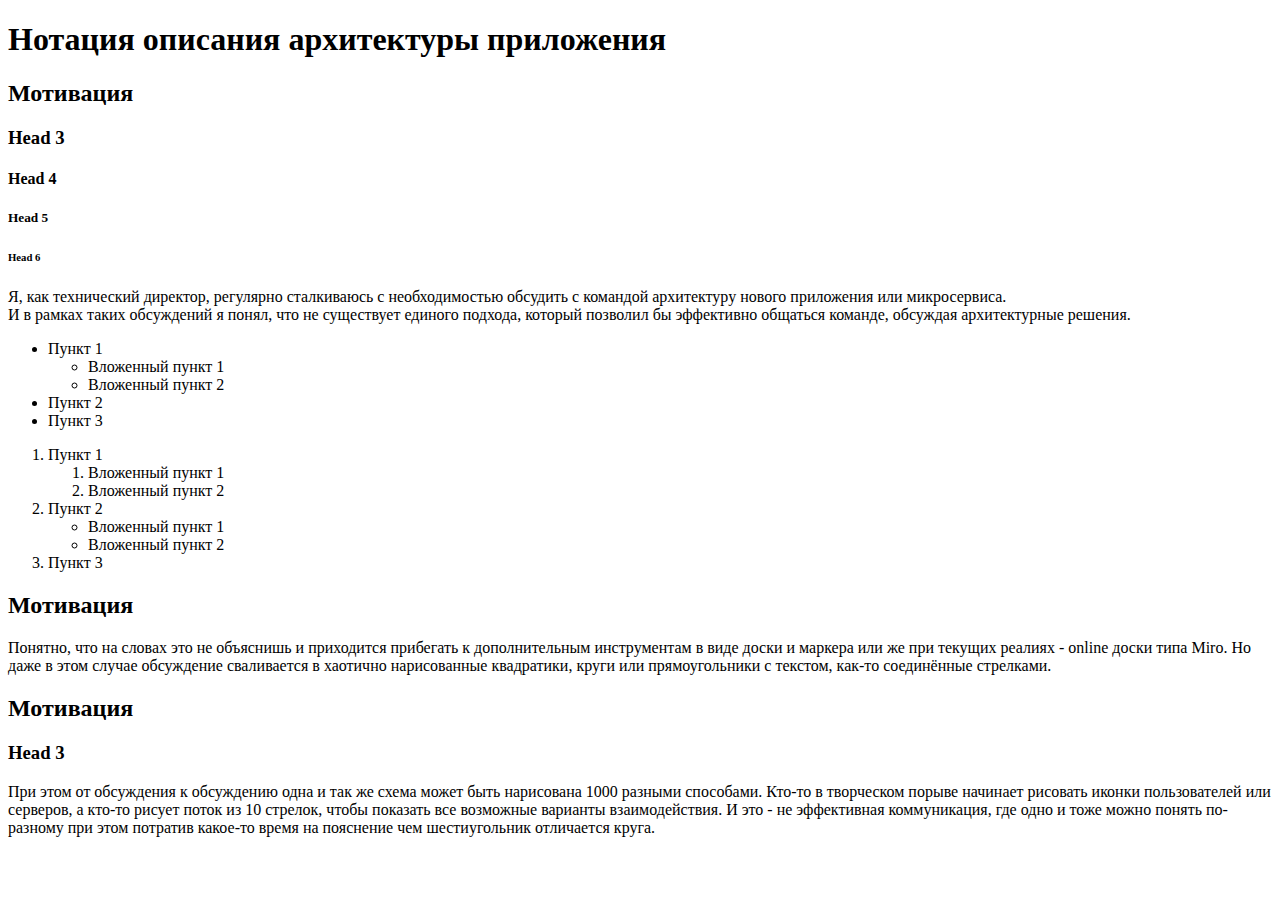
==== index.html @ a250ccda "Списки" ====
<!DOCTYPE html>
<html lang="en">
  <head>
    <meta charset="UTF-8" />
    <meta http-equiv="X-UA-Compatible" content="IE=edge" />
    <meta name="viewport" content="width=device-width, initial-scale=1.0" />
    <title>Мой документ</title>
  </head>
  <body>
    <h1>Нотация описания архитектуры приложения</h1>
    <h2>Мотивация</h2>
    <h3>Head 3</h3>
    <h4>Head 4</h4>
    <h5>Head 5</h5>
    <h6>Head 6</h6>
    <p>
      Я, как технический директор, регулярно сталкиваюсь с необходимостью
      обсудить с командой архитектуру нового приложения или микросервиса.<br />
      И в рамках таких обсуждений я понял, что не существует единого подхода,
      который позволил бы эффективно общаться команде, обсуждая архитектурные
      решения.
    </p>
    <ul>
      <li>
        Пункт 1
        <ul>
          <li>Вложенный пункт 1</li>
          <li>Вложенный пункт 2</li>
        </ul>
      </li>
      <li>Пункт 2</li>
      <li>Пункт 3</li>
    </ul>
    <ol>
      <li>
        Пункт 1
        <ol>
          <li>Вложенный пункт 1</li>
          <li>Вложенный пункт 2</li>
        </ol>
      </li>
      <li>
        Пункт 2
        <ul>
          <li>Вложенный пункт 1</li>
          <li>Вложенный пункт 2</li>
        </ul>
      </li>
      <li>Пункт 3</li>
    </ol>
    <h2>Мотивация</h2>

    <p>
      Понятно, что на словах это не объяснишь и приходится прибегать к
      дополнительным инструментам в виде доски и маркера или же при текущих
      реалиях - online доски типа Miro. Но даже в этом случае обсуждение
      сваливается в хаотично нарисованные квадратики, круги или прямоугольники с
      текстом, как-то соединённые стрелками.
    </p>
    <h2>Мотивация</h2>
    <h3>Head 3</h3>
    <p>
      При этом от обсуждения к обсуждению одна и так же схема может быть
      нарисована 1000 разными способами. Кто-то в творческом порыве начинает
      рисовать иконки пользователей или серверов, а кто-то рисует поток из 10
      стрелок, чтобы показать все возможные варианты взаимодействия. И это - не
      эффективная коммуникация, где одно и тоже можно понять по-разному при этом
      потратив какое-то время на пояснение чем шестиугольник отличается круга.
    </p>
  </body>
</html>
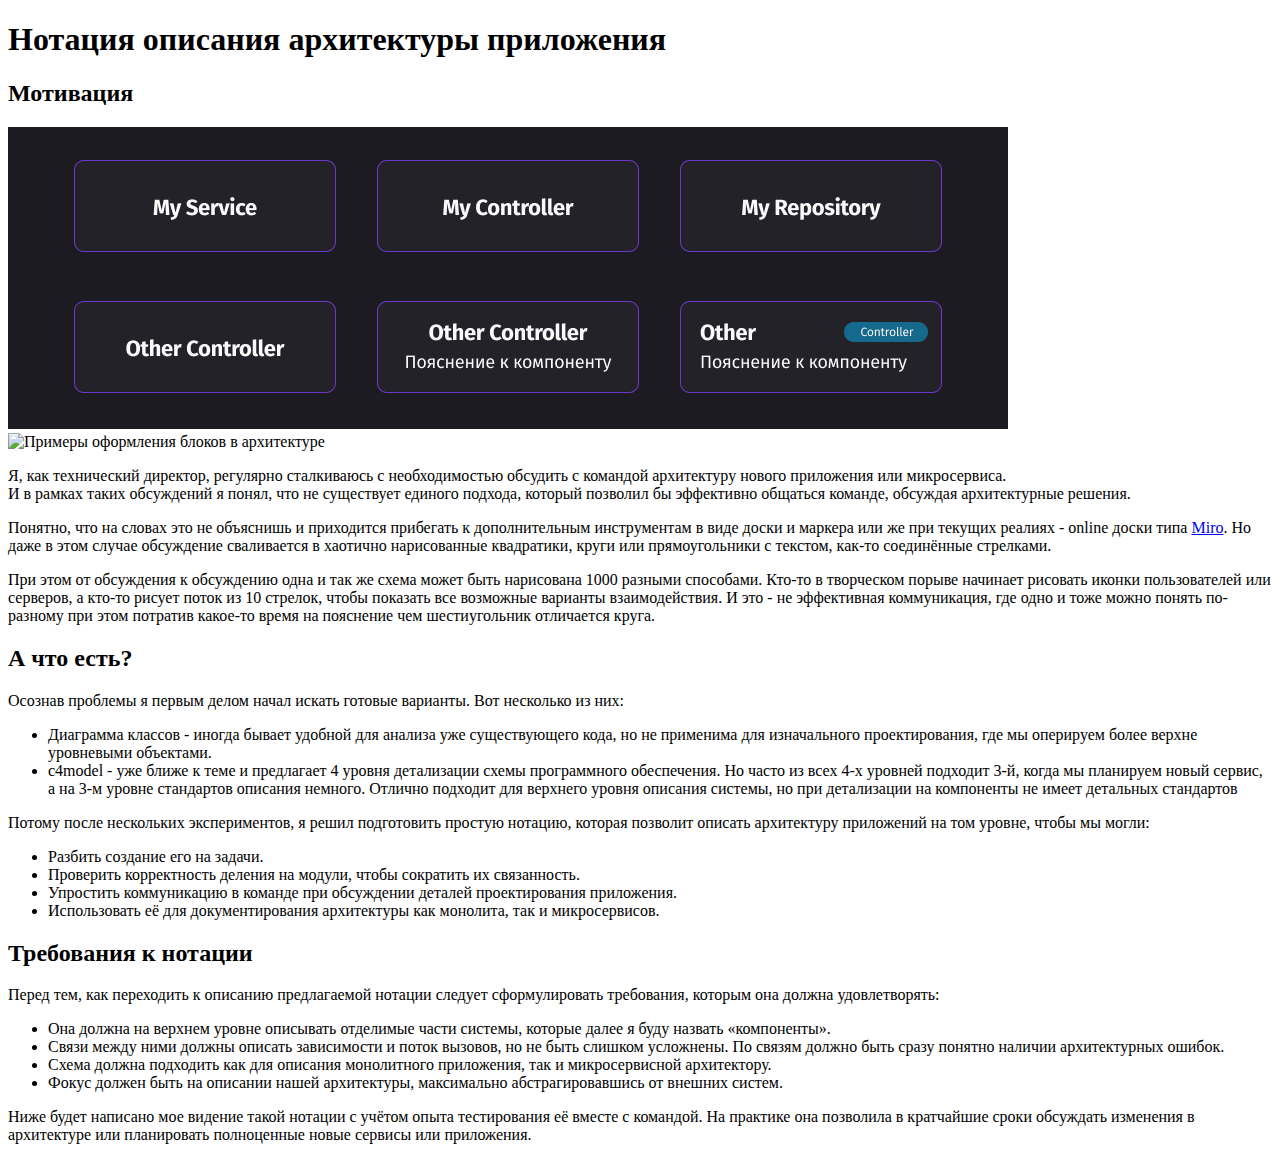
==== commit bef9a118: "Изображения" ====
--- a/index.html
+++ b/index.html
@@ -9,10 +9,14 @@
   <body>
     <h1>Нотация описания архитектуры приложения</h1>
     <h2>Мотивация</h2>
-    <h3>Head 3</h3>
-    <h4>Head 4</h4>
-    <h5>Head 5</h5>
-    <h6>Head 6</h6>
+    <img
+      src="./images/image1.jpg"
+      alt="Примеры оформления блоков в архитектуре"
+    />
+    <img
+      src="http://cdn-bucket.hb.bizmrg.com/purple-images/posts/ps-architecture-notation/image1.jpg"
+      alt="Примеры оформления блоков в архитектуре"
+    />
     <p>
       Я, как технический директор, регулярно сталкиваюсь с необходимостью
       обсудить с командой архитектуру нового приложения или микросервиса.<br />
@@ -20,45 +24,14 @@
       который позволил бы эффективно общаться команде, обсуждая архитектурные
       решения.
     </p>
-    <ul>
-      <li>
-        Пункт 1
-        <ul>
-          <li>Вложенный пункт 1</li>
-          <li>Вложенный пункт 2</li>
-        </ul>
-      </li>
-      <li>Пункт 2</li>
-      <li>Пункт 3</li>
-    </ul>
-    <ol>
-      <li>
-        Пункт 1
-        <ol>
-          <li>Вложенный пункт 1</li>
-          <li>Вложенный пункт 2</li>
-        </ol>
-      </li>
-      <li>
-        Пункт 2
-        <ul>
-          <li>Вложенный пункт 1</li>
-          <li>Вложенный пункт 2</li>
-        </ul>
-      </li>
-      <li>Пункт 3</li>
-    </ol>
-    <h2>Мотивация</h2>
-
     <p>
       Понятно, что на словах это не объяснишь и приходится прибегать к
       дополнительным инструментам в виде доски и маркера или же при текущих
-      реалиях - online доски типа Miro. Но даже в этом случае обсуждение
-      сваливается в хаотично нарисованные квадратики, круги или прямоугольники с
-      текстом, как-то соединённые стрелками.
+      реалиях - online доски типа
+      <a href="https://miro.com/ru/" target="_blank">Miro</a>. Но даже в этом
+      случае обсуждение сваливается в хаотично нарисованные квадратики, круги
+      или прямоугольники с текстом, как-то соединённые стрелками.
     </p>
-    <h2>Мотивация</h2>
-    <h3>Head 3</h3>
     <p>
       При этом от обсуждения к обсуждению одна и так же схема может быть
       нарисована 1000 разными способами. Кто-то в творческом порыве начинает
@@ -67,5 +40,74 @@
       эффективная коммуникация, где одно и тоже можно понять по-разному при этом
       потратив какое-то время на пояснение чем шестиугольник отличается круга.
     </p>
+    <h2>А что есть?</h2>
+    <p>
+      Осознав проблемы я первым делом начал искать готовые варианты. Вот
+      несколько из них:
+    </p>
+    <ul>
+      <li>
+        Диаграмма классов - иногда бывает удобной для анализа уже существующего
+        кода, но не применима для изначального проектирования, где мы оперируем
+        более верхне уровневыми объектами.
+      </li>
+      <li>
+        c4model - уже ближе к теме и предлагает 4 уровня детализации схемы
+        программного обеспечения. Но часто из всех 4-х уровней подходит 3-й,
+        когда мы планируем новый сервис, а на 3-м уровне стандартов описания
+        немного. Отлично подходит для верхнего уровня описания системы, но при
+        детализации на компоненты не имеет детальных стандартов
+      </li>
+    </ul>
+    <p>
+      Потому после нескольких экспериментов, я решил подготовить простую
+      нотацию, которая позволит описать архитектуру приложений на том уровне,
+      чтобы мы могли:
+    </p>
+    <ul>
+      <li>Разбить создание его на задачи.</li>
+      <li>
+        Проверить корректность деления на модули, чтобы сократить их
+        связанность.
+      </li>
+      <li>
+        Упростить коммуникацию в команде при обсуждении деталей проектирования
+        приложения.
+      </li>
+      <li>
+        Использовать её для документирования архитектуры как монолита, так и
+        микросервисов.
+      </li>
+    </ul>
+    <h2>Требования к нотации</h2>
+    <p>
+      Перед тем, как переходить к описанию предлагаемой нотации следует
+      сформулировать требования, которым она должна удовлетворять:
+    </p>
+    <ul>
+      <li>
+        Она должна на верхнем уровне описывать отделимые части системы, которые
+        далее я буду назвать «компоненты».
+      </li>
+      <li>
+        Связи между ними должны описать зависимости и поток вызовов, но не быть
+        слишком усложнены. По связям должно быть сразу понятно наличии
+        архитектурных ошибок.
+      </li>
+      <li>
+        Схема должна подходить как для описания монолитного приложения, так и
+        микросервисной архитектору.
+      </li>
+      <li>
+        Фокус должен быть на описании нашей архитектуры, максимально
+        абстрагировавшись от внешних систем.
+      </li>
+    </ul>
+    <p>
+      Ниже будет написано мое видение такой нотации с учётом опыта тестирования
+      её вместе с командой. На практике она позволила в кратчайшие сроки
+      обсуждать изменения в архитектуре или планировать полноценные новые
+      сервисы или приложения.
+    </p>
   </body>
 </html>
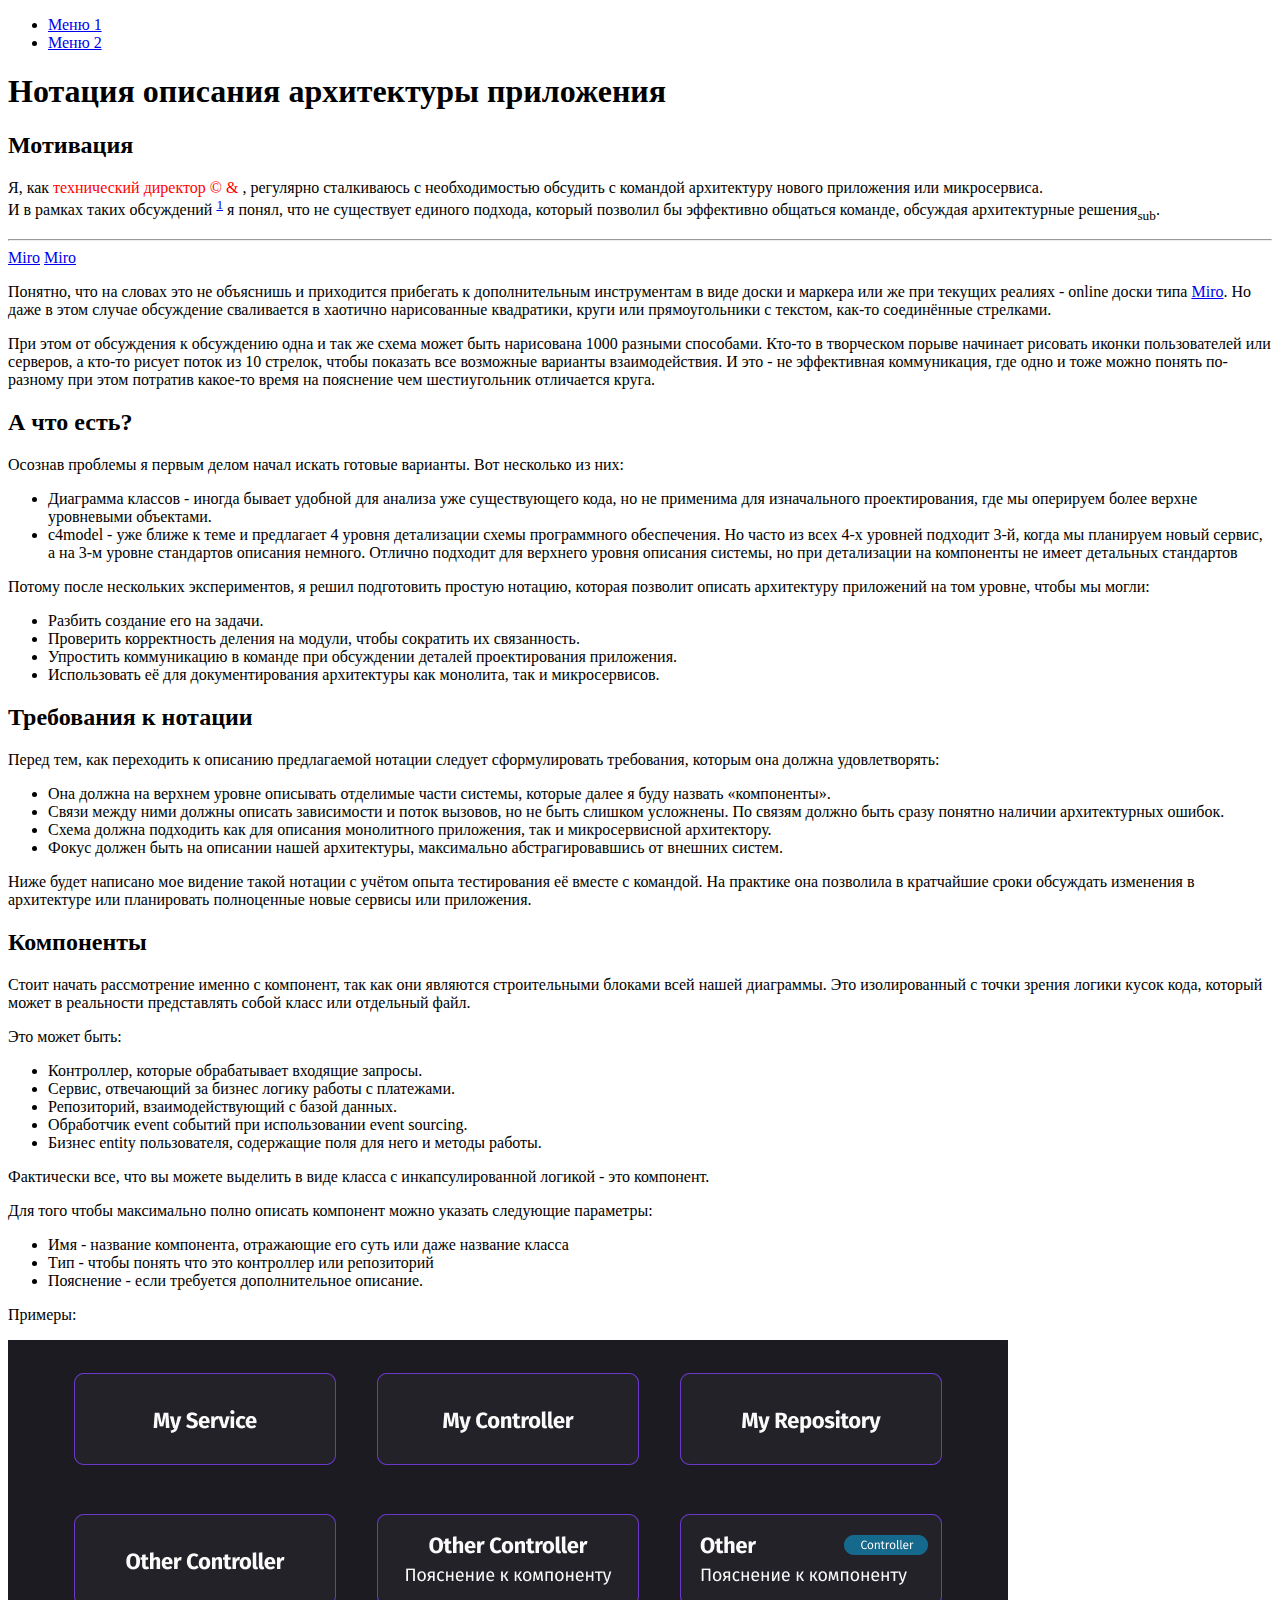
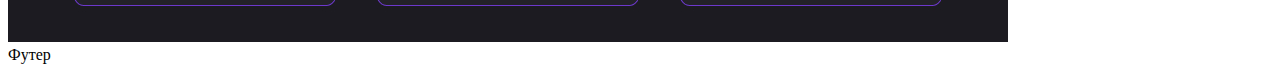
==== commit e4a63b79: "Семантическая разметка" ====
--- a/index.html
+++ b/index.html
@@ -7,107 +7,156 @@
     <title>Мой документ</title>
   </head>
   <body>
-    <h1>Нотация описания архитектуры приложения</h1>
-    <h2>Мотивация</h2>
-    <img
-      src="./images/image1.jpg"
-      alt="Примеры оформления блоков в архитектуре"
-    />
-    <img
-      src="http://cdn-bucket.hb.bizmrg.com/purple-images/posts/ps-architecture-notation/image1.jpg"
-      alt="Примеры оформления блоков в архитектуре"
-    />
-    <p>
-      Я, как технический директор, регулярно сталкиваюсь с необходимостью
-      обсудить с командой архитектуру нового приложения или микросервиса.<br />
-      И в рамках таких обсуждений я понял, что не существует единого подхода,
-      который позволил бы эффективно общаться команде, обсуждая архитектурные
-      решения.
-    </p>
-    <p>
-      Понятно, что на словах это не объяснишь и приходится прибегать к
-      дополнительным инструментам в виде доски и маркера или же при текущих
-      реалиях - online доски типа
-      <a href="https://miro.com/ru/" target="_blank">Miro</a>. Но даже в этом
-      случае обсуждение сваливается в хаотично нарисованные квадратики, круги
-      или прямоугольники с текстом, как-то соединённые стрелками.
-    </p>
-    <p>
-      При этом от обсуждения к обсуждению одна и так же схема может быть
-      нарисована 1000 разными способами. Кто-то в творческом порыве начинает
-      рисовать иконки пользователей или серверов, а кто-то рисует поток из 10
-      стрелок, чтобы показать все возможные варианты взаимодействия. И это - не
-      эффективная коммуникация, где одно и тоже можно понять по-разному при этом
-      потратив какое-то время на пояснение чем шестиугольник отличается круга.
-    </p>
-    <h2>А что есть?</h2>
-    <p>
-      Осознав проблемы я первым делом начал искать готовые варианты. Вот
-      несколько из них:
-    </p>
-    <ul>
-      <li>
-        Диаграмма классов - иногда бывает удобной для анализа уже существующего
-        кода, но не применима для изначального проектирования, где мы оперируем
-        более верхне уровневыми объектами.
-      </li>
-      <li>
-        c4model - уже ближе к теме и предлагает 4 уровня детализации схемы
-        программного обеспечения. Но часто из всех 4-х уровней подходит 3-й,
-        когда мы планируем новый сервис, а на 3-м уровне стандартов описания
-        немного. Отлично подходит для верхнего уровня описания системы, но при
-        детализации на компоненты не имеет детальных стандартов
-      </li>
-    </ul>
-    <p>
-      Потому после нескольких экспериментов, я решил подготовить простую
-      нотацию, которая позволит описать архитектуру приложений на том уровне,
-      чтобы мы могли:
-    </p>
-    <ul>
-      <li>Разбить создание его на задачи.</li>
-      <li>
-        Проверить корректность деления на модули, чтобы сократить их
-        связанность.
-      </li>
-      <li>
-        Упростить коммуникацию в команде при обсуждении деталей проектирования
-        приложения.
-      </li>
-      <li>
-        Использовать её для документирования архитектуры как монолита, так и
-        микросервисов.
-      </li>
-    </ul>
-    <h2>Требования к нотации</h2>
-    <p>
-      Перед тем, как переходить к описанию предлагаемой нотации следует
-      сформулировать требования, которым она должна удовлетворять:
-    </p>
-    <ul>
-      <li>
-        Она должна на верхнем уровне описывать отделимые части системы, которые
-        далее я буду назвать «компоненты».
-      </li>
-      <li>
-        Связи между ними должны описать зависимости и поток вызовов, но не быть
-        слишком усложнены. По связям должно быть сразу понятно наличии
-        архитектурных ошибок.
-      </li>
-      <li>
-        Схема должна подходить как для описания монолитного приложения, так и
-        микросервисной архитектору.
-      </li>
-      <li>
-        Фокус должен быть на описании нашей архитектуры, максимально
-        абстрагировавшись от внешних систем.
-      </li>
-    </ul>
-    <p>
-      Ниже будет написано мое видение такой нотации с учётом опыта тестирования
-      её вместе с командой. На практике она позволила в кратчайшие сроки
-      обсуждать изменения в архитектуре или планировать полноценные новые
-      сервисы или приложения.
-    </p>
+    <header>
+      <nav>
+        <ul>
+          <li><a href="#">Меню 1</a></li>
+          <li><a href="#">Меню 2</a></li>
+        </ul>
+      </nav>
+    </header>
+    <section>
+      <h1>Нотация описания архитектуры приложения</h1>
+      <h2>Мотивация</h2>
+      <!-- Блок 1 -->
+      <p>
+        Я, как <span style="color: red">технический директор © &#38; </span>,
+        регулярно сталкиваюсь с необходимостью обсудить с командой архитектуру
+        нового приложения или микросервиса.<br />
+        И в рамках таких обсуждений <sup><a href="./index.html">1</a></sup> я
+        понял, что не существует единого подхода, который позволил бы эффективно
+        общаться команде, обсуждая архитектурные решения<sub>sub</sub>.
+      </p>
+      <hr />
+      <div>
+        <a href="https://miro.com/ru/" target="_blank">Miro</a>
+        <a href="https://miro.com/ru/" target="_blank">Miro</a>
+      </div>
+      <p>
+        Понятно, что на словах это не объяснишь и приходится прибегать к
+        дополнительным инструментам в виде доски и маркера или же при текущих
+        реалиях - online доски типа
+        <a href="https://miro.com/ru/" target="_blank">Miro</a>. Но даже в этом
+        случае обсуждение сваливается в хаотично нарисованные квадратики, круги
+        или прямоугольники с текстом, как-то соединённые стрелками.
+      </p>
+      <p>
+        При этом от обсуждения к обсуждению одна и так же схема может быть
+        нарисована 1000 разными способами. Кто-то в творческом порыве начинает
+        рисовать иконки пользователей или серверов, а кто-то рисует поток из 10
+        стрелок, чтобы показать все возможные варианты взаимодействия. И это -
+        не эффективная коммуникация, где одно и тоже можно понять по-разному при
+        этом потратив какое-то время на пояснение чем шестиугольник отличается
+        круга.
+      </p>
+      <h2>А что есть?</h2>
+      <p>
+        Осознав проблемы я первым делом начал искать готовые варианты. Вот
+        несколько из них:
+      </p>
+      <ul>
+        <li>
+          Диаграмма классов - иногда бывает удобной для анализа уже
+          существующего кода, но не применима для изначального проектирования,
+          где мы оперируем более верхне уровневыми объектами.
+        </li>
+        <li>
+          c4model - уже ближе к теме и предлагает 4 уровня детализации схемы
+          программного обеспечения. Но часто из всех 4-х уровней подходит 3-й,
+          когда мы планируем новый сервис, а на 3-м уровне стандартов описания
+          немного. Отлично подходит для верхнего уровня описания системы, но при
+          детализации на компоненты не имеет детальных стандартов
+        </li>
+      </ul>
+      <p>
+        Потому после нескольких экспериментов, я решил подготовить простую
+        нотацию, которая позволит описать архитектуру приложений на том уровне,
+        чтобы мы могли:
+      </p>
+      <ul>
+        <li>Разбить создание его на задачи.</li>
+        <li>
+          Проверить корректность деления на модули, чтобы сократить их
+          связанность.
+        </li>
+        <li>
+          Упростить коммуникацию в команде при обсуждении деталей проектирования
+          приложения.
+        </li>
+        <li>
+          Использовать её для документирования архитектуры как монолита, так и
+          микросервисов.
+        </li>
+      </ul>
+      <h2>Требования к нотации</h2>
+      <p>
+        Перед тем, как переходить к описанию предлагаемой нотации следует
+        сформулировать требования, которым она должна удовлетворять:
+      </p>
+      <ul>
+        <li>
+          Она должна на верхнем уровне описывать отделимые части системы,
+          которые далее я буду назвать «компоненты».
+        </li>
+        <li>
+          Связи между ними должны описать зависимости и поток вызовов, но не
+          быть слишком усложнены. По связям должно быть сразу понятно наличии
+          архитектурных ошибок.
+        </li>
+        <li>
+          Схема должна подходить как для описания монолитного приложения, так и
+          микросервисной архитектору.
+        </li>
+        <li>
+          Фокус должен быть на описании нашей архитектуры, максимально
+          абстрагировавшись от внешних систем.
+        </li>
+      </ul>
+      <p>
+        Ниже будет написано мое видение такой нотации с учётом опыта
+        тестирования её вместе с командой. На практике она позволила в
+        кратчайшие сроки обсуждать изменения в архитектуре или планировать
+        полноценные новые сервисы или приложения.
+      </p>
+      <h2>Компоненты</h2>
+      <p>
+        Стоит начать рассмотрение именно с компонент, так как они являются
+        строительными блоками всей нашей диаграммы. Это изолированный с точки
+        зрения логики кусок кода, который может в реальности представлять собой
+        класс или отдельный файл.
+      </p>
+      <p>Это может быть:</p>
+      <ul>
+        <li>Контроллер, которые обрабатывает входящие запросы.</li>
+        <li>Сервис, отвечающий за бизнес логику работы с платежами.</li>
+        <li>Репозиторий, взаимодействующий с базой данных.</li>
+        <li>Обработчик event событий при использовании event sourcing.</li>
+        <li>
+          Бизнес entity пользователя, содержащие поля для него и методы работы.
+        </li>
+      </ul>
+      <p>
+        Фактически все, что вы можете выделить в виде класса с инкапсулированной
+        логикой - это компонент.
+      </p>
+      <p>
+        Для того чтобы максимально полно описать компонент можно указать
+        следующие параметры:
+      </p>
+      <ul>
+        <li>
+          Имя - название компонента, отражающие его суть или даже название
+          класса
+        </li>
+        <li>Тип - чтобы понять что это контроллер или репозиторий</li>
+        <li>Пояснение - если требуется дополнительное описание.</li>
+      </ul>
+      <p>Примеры:</p>
+      <img
+        src="./images/image1.jpg"
+        alt="Примеры оформления блоков в архитектуре"
+      />
+    </section>
+    <footer>Футер</footer>
   </body>
 </html>
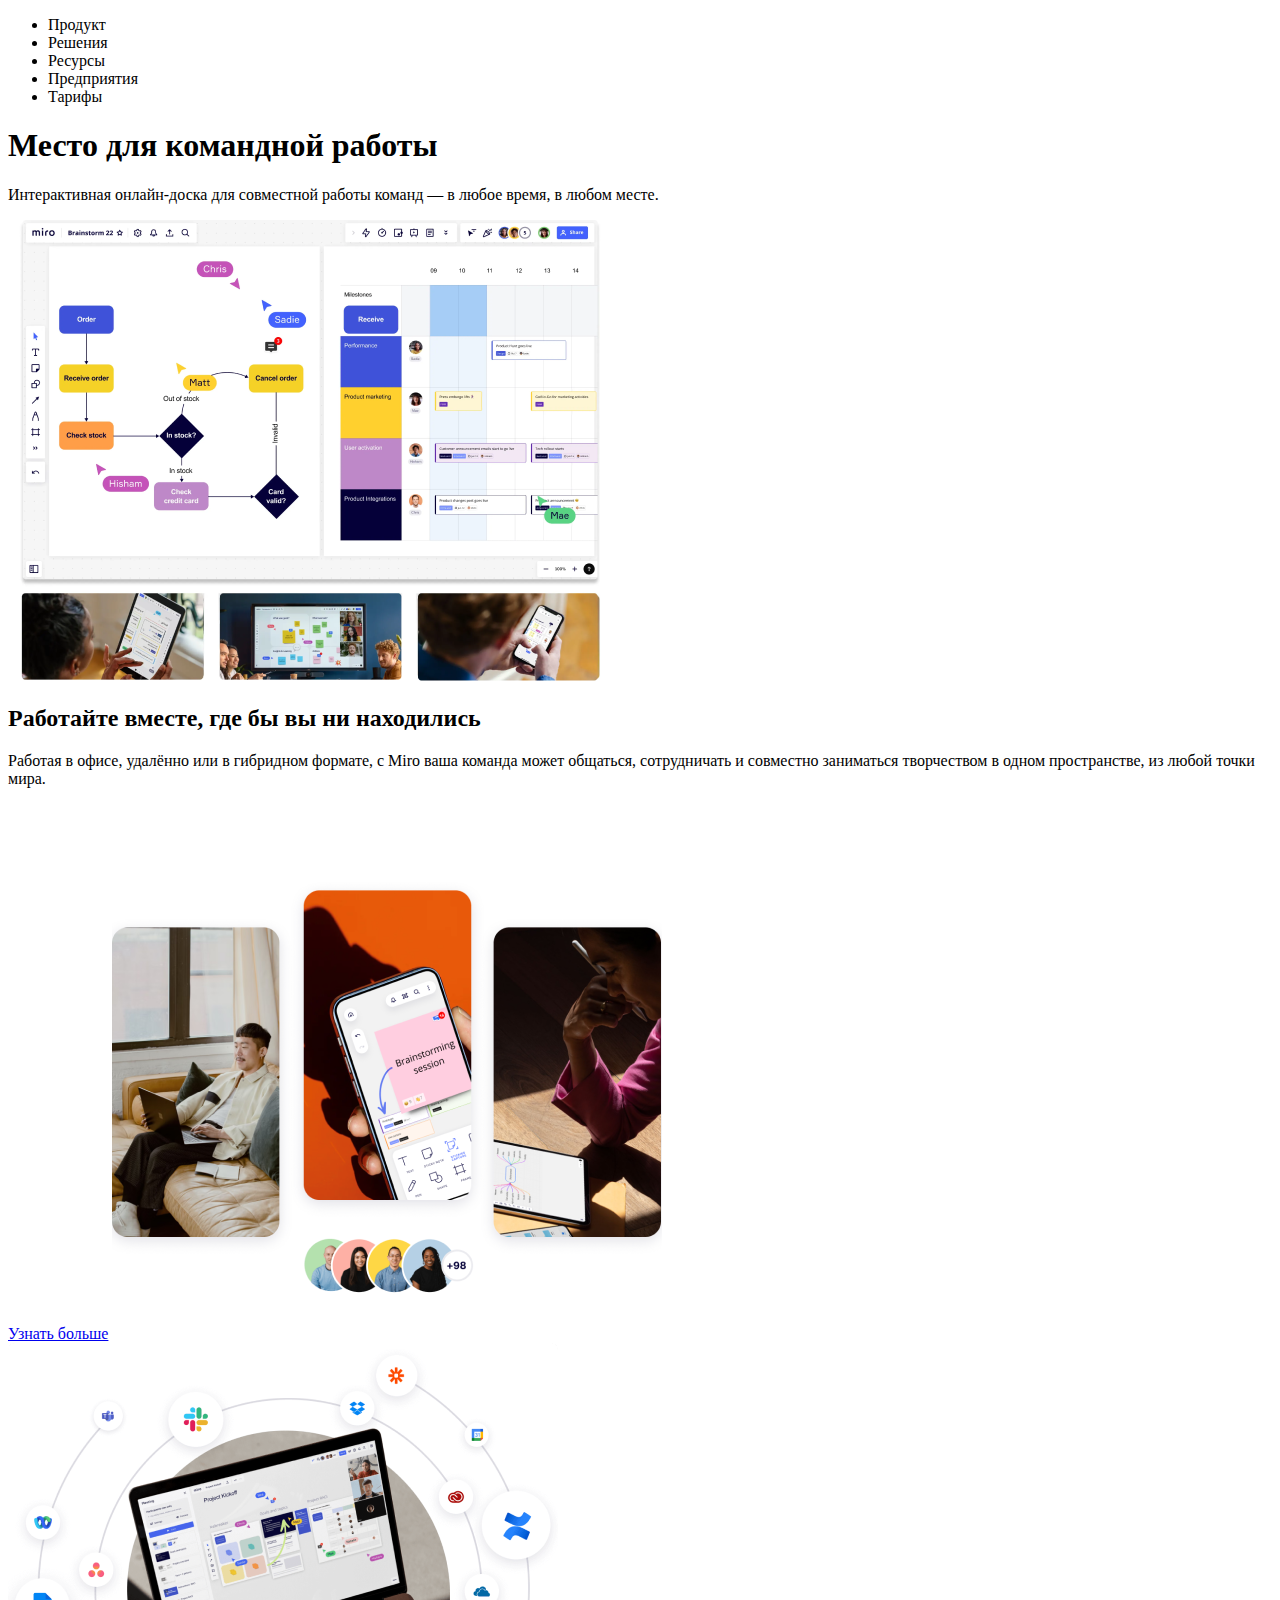
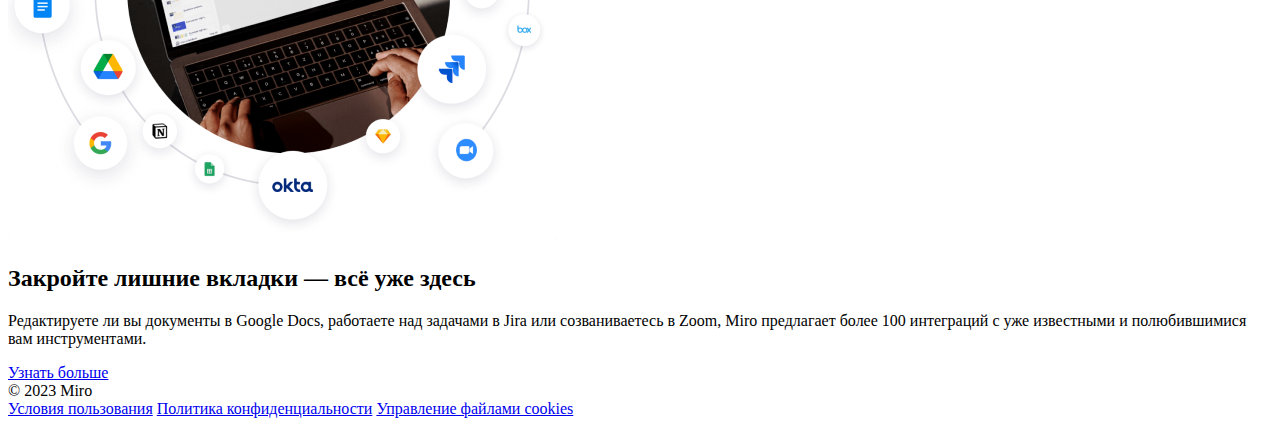
==== commit c9c2163a: "Упражнение - Разметка сайта" ====
--- a/index.html
+++ b/index.html
@@ -4,159 +4,57 @@
     <meta charset="UTF-8" />
     <meta http-equiv="X-UA-Compatible" content="IE=edge" />
     <meta name="viewport" content="width=device-width, initial-scale=1.0" />
-    <title>Мой документ</title>
+    <title>Miro</title>
   </head>
   <body>
     <header>
       <nav>
         <ul>
-          <li><a href="#">Меню 1</a></li>
-          <li><a href="#">Меню 2</a></li>
+          <li>Продукт</li>
+          <li>Решения</li>
+          <li>Ресурсы</li>
+          <li>Предприятия</li>
+          <li>Тарифы</li>
         </ul>
       </nav>
     </header>
-    <section>
-      <h1>Нотация описания архитектуры приложения</h1>
-      <h2>Мотивация</h2>
-      <!-- Блок 1 -->
-      <p>
-        Я, как <span style="color: red">технический директор © &#38; </span>,
-        регулярно сталкиваюсь с необходимостью обсудить с командой архитектуру
-        нового приложения или микросервиса.<br />
-        И в рамках таких обсуждений <sup><a href="./index.html">1</a></sup> я
-        понял, что не существует единого подхода, который позволил бы эффективно
-        общаться команде, обсуждая архитектурные решения<sub>sub</sub>.
-      </p>
-      <hr />
+    <main>
+      <section>
+        <h1>Место для командной работы</h1>
+        <p>
+          Интерактивная онлайн-доска для совместной работы команд — в любое
+          время, в любом месте.
+        </p>
+        <img src="./images/hero.png" alt="Изображение экрана работы Miro" />
+      </section>
+      <section>
+        <h2>Работайте вместе, где бы вы ни находились</h2>
+        <p>
+          Работая в офисе, удалённо или в гибридном формате, с Miro ваша команда
+          может общаться, сотрудничать и совместно заниматься творчеством в
+          одном пространстве, из любой точки мира.
+        </p>
+        <a href="#">Узнать больше</a>
+        <img src="./images/1.png" alt="Работа в Miro с мобильных устройств" />
+      </section>
+      <section>
+        <img src="./images/2.png" alt="Сервисы вокруг Miro" />
+        <h2>Закройте лишние вкладки — всё уже здесь</h2>
+        <p>
+          Редактируете ли вы документы в Google Docs, работаете над задачами в
+          Jira или созваниваетесь в Zoom, Miro предлагает более 100 интеграций с
+          уже известными и полюбившимися вам инструментами.
+        </p>
+        <a href="#">Узнать больше</a>
+      </section>
+    </main>
+    <footer>
+      <div>&#169; 2023 Miro</div>
       <div>
-        <a href="https://miro.com/ru/" target="_blank">Miro</a>
-        <a href="https://miro.com/ru/" target="_blank">Miro</a>
+        <a href="#">Условия пользования</a>
+        <a href="#">Политика конфиденциальности</a>
+        <a href="#">Управление файлами cookies</a>
       </div>
-      <p>
-        Понятно, что на словах это не объяснишь и приходится прибегать к
-        дополнительным инструментам в виде доски и маркера или же при текущих
-        реалиях - online доски типа
-        <a href="https://miro.com/ru/" target="_blank">Miro</a>. Но даже в этом
-        случае обсуждение сваливается в хаотично нарисованные квадратики, круги
-        или прямоугольники с текстом, как-то соединённые стрелками.
-      </p>
-      <p>
-        При этом от обсуждения к обсуждению одна и так же схема может быть
-        нарисована 1000 разными способами. Кто-то в творческом порыве начинает
-        рисовать иконки пользователей или серверов, а кто-то рисует поток из 10
-        стрелок, чтобы показать все возможные варианты взаимодействия. И это -
-        не эффективная коммуникация, где одно и тоже можно понять по-разному при
-        этом потратив какое-то время на пояснение чем шестиугольник отличается
-        круга.
-      </p>
-      <h2>А что есть?</h2>
-      <p>
-        Осознав проблемы я первым делом начал искать готовые варианты. Вот
-        несколько из них:
-      </p>
-      <ul>
-        <li>
-          Диаграмма классов - иногда бывает удобной для анализа уже
-          существующего кода, но не применима для изначального проектирования,
-          где мы оперируем более верхне уровневыми объектами.
-        </li>
-        <li>
-          c4model - уже ближе к теме и предлагает 4 уровня детализации схемы
-          программного обеспечения. Но часто из всех 4-х уровней подходит 3-й,
-          когда мы планируем новый сервис, а на 3-м уровне стандартов описания
-          немного. Отлично подходит для верхнего уровня описания системы, но при
-          детализации на компоненты не имеет детальных стандартов
-        </li>
-      </ul>
-      <p>
-        Потому после нескольких экспериментов, я решил подготовить простую
-        нотацию, которая позволит описать архитектуру приложений на том уровне,
-        чтобы мы могли:
-      </p>
-      <ul>
-        <li>Разбить создание его на задачи.</li>
-        <li>
-          Проверить корректность деления на модули, чтобы сократить их
-          связанность.
-        </li>
-        <li>
-          Упростить коммуникацию в команде при обсуждении деталей проектирования
-          приложения.
-        </li>
-        <li>
-          Использовать её для документирования архитектуры как монолита, так и
-          микросервисов.
-        </li>
-      </ul>
-      <h2>Требования к нотации</h2>
-      <p>
-        Перед тем, как переходить к описанию предлагаемой нотации следует
-        сформулировать требования, которым она должна удовлетворять:
-      </p>
-      <ul>
-        <li>
-          Она должна на верхнем уровне описывать отделимые части системы,
-          которые далее я буду назвать «компоненты».
-        </li>
-        <li>
-          Связи между ними должны описать зависимости и поток вызовов, но не
-          быть слишком усложнены. По связям должно быть сразу понятно наличии
-          архитектурных ошибок.
-        </li>
-        <li>
-          Схема должна подходить как для описания монолитного приложения, так и
-          микросервисной архитектору.
-        </li>
-        <li>
-          Фокус должен быть на описании нашей архитектуры, максимально
-          абстрагировавшись от внешних систем.
-        </li>
-      </ul>
-      <p>
-        Ниже будет написано мое видение такой нотации с учётом опыта
-        тестирования её вместе с командой. На практике она позволила в
-        кратчайшие сроки обсуждать изменения в архитектуре или планировать
-        полноценные новые сервисы или приложения.
-      </p>
-      <h2>Компоненты</h2>
-      <p>
-        Стоит начать рассмотрение именно с компонент, так как они являются
-        строительными блоками всей нашей диаграммы. Это изолированный с точки
-        зрения логики кусок кода, который может в реальности представлять собой
-        класс или отдельный файл.
-      </p>
-      <p>Это может быть:</p>
-      <ul>
-        <li>Контроллер, которые обрабатывает входящие запросы.</li>
-        <li>Сервис, отвечающий за бизнес логику работы с платежами.</li>
-        <li>Репозиторий, взаимодействующий с базой данных.</li>
-        <li>Обработчик event событий при использовании event sourcing.</li>
-        <li>
-          Бизнес entity пользователя, содержащие поля для него и методы работы.
-        </li>
-      </ul>
-      <p>
-        Фактически все, что вы можете выделить в виде класса с инкапсулированной
-        логикой - это компонент.
-      </p>
-      <p>
-        Для того чтобы максимально полно описать компонент можно указать
-        следующие параметры:
-      </p>
-      <ul>
-        <li>
-          Имя - название компонента, отражающие его суть или даже название
-          класса
-        </li>
-        <li>Тип - чтобы понять что это контроллер или репозиторий</li>
-        <li>Пояснение - если требуется дополнительное описание.</li>
-      </ul>
-      <p>Примеры:</p>
-      <img
-        src="./images/image1.jpg"
-        alt="Примеры оформления блоков в архитектуре"
-      />
-    </section>
-    <footer>Футер</footer>
+    </footer>
   </body>
 </html>
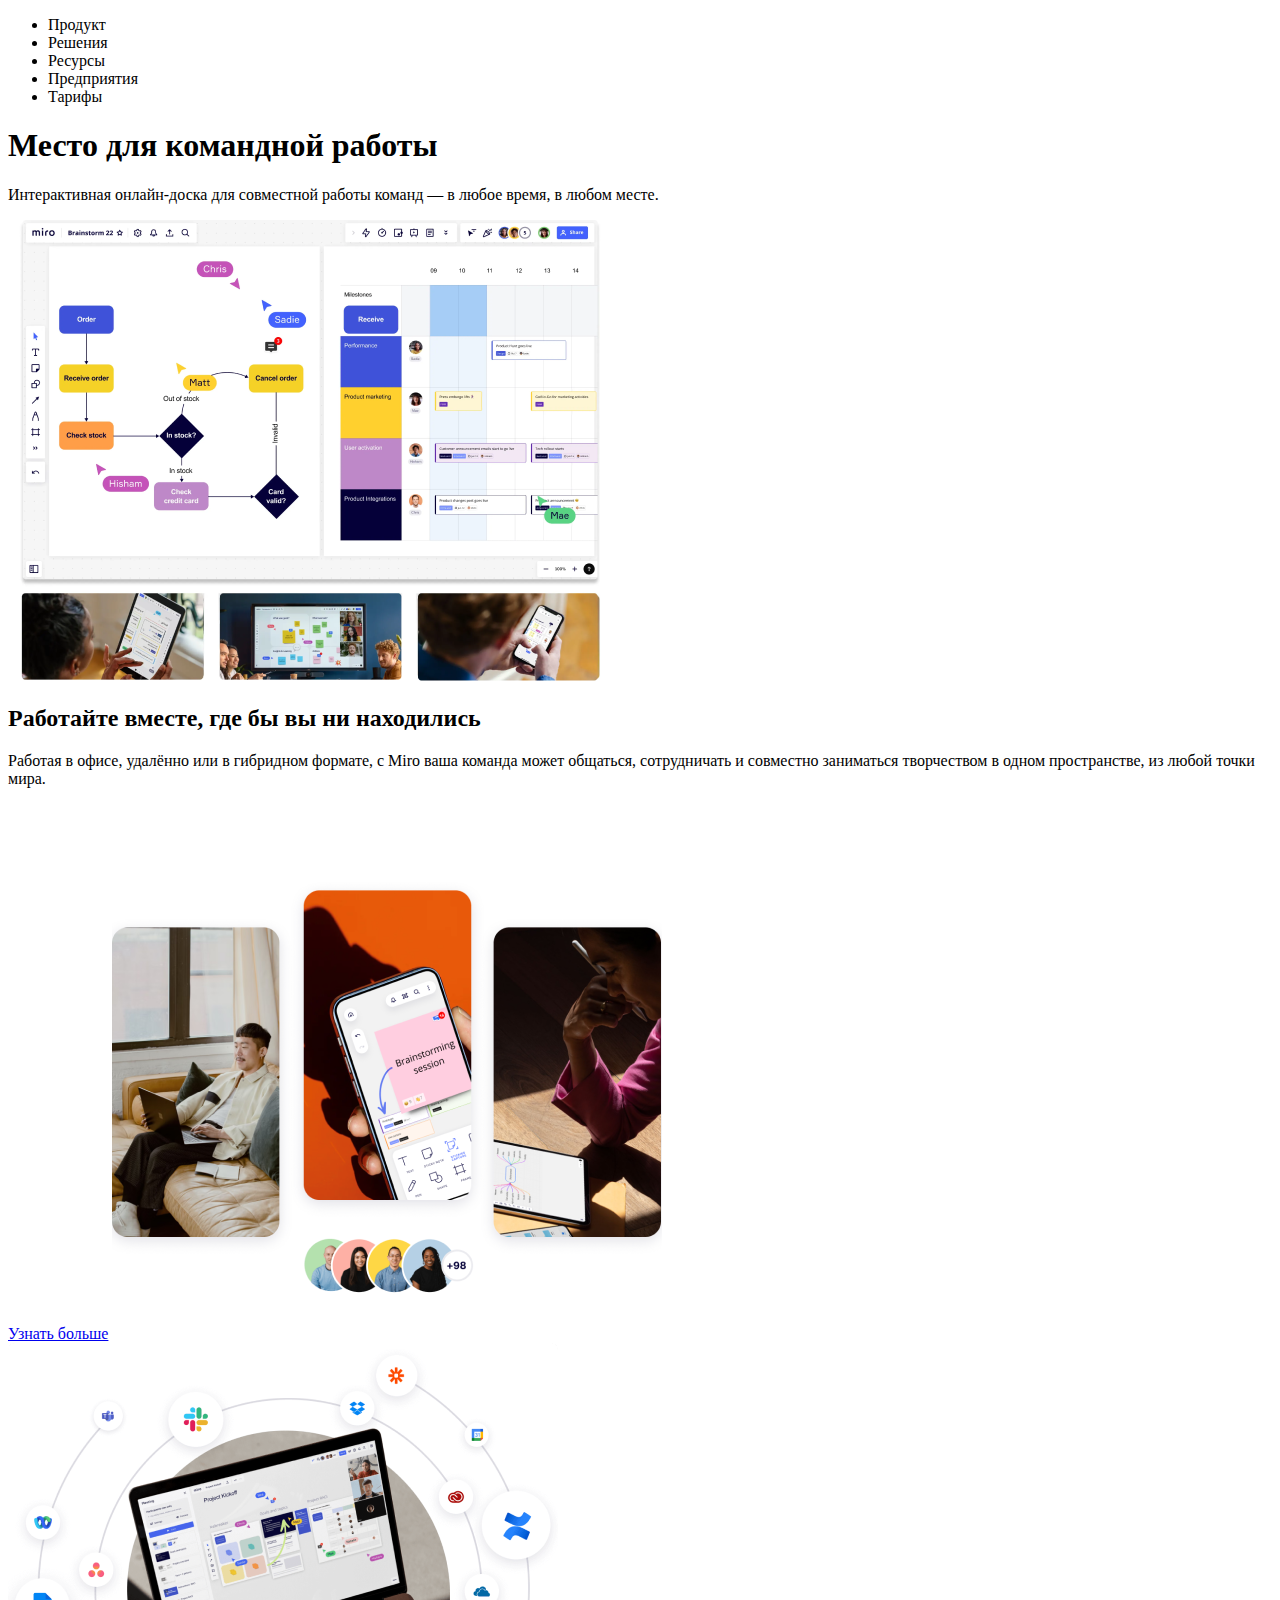
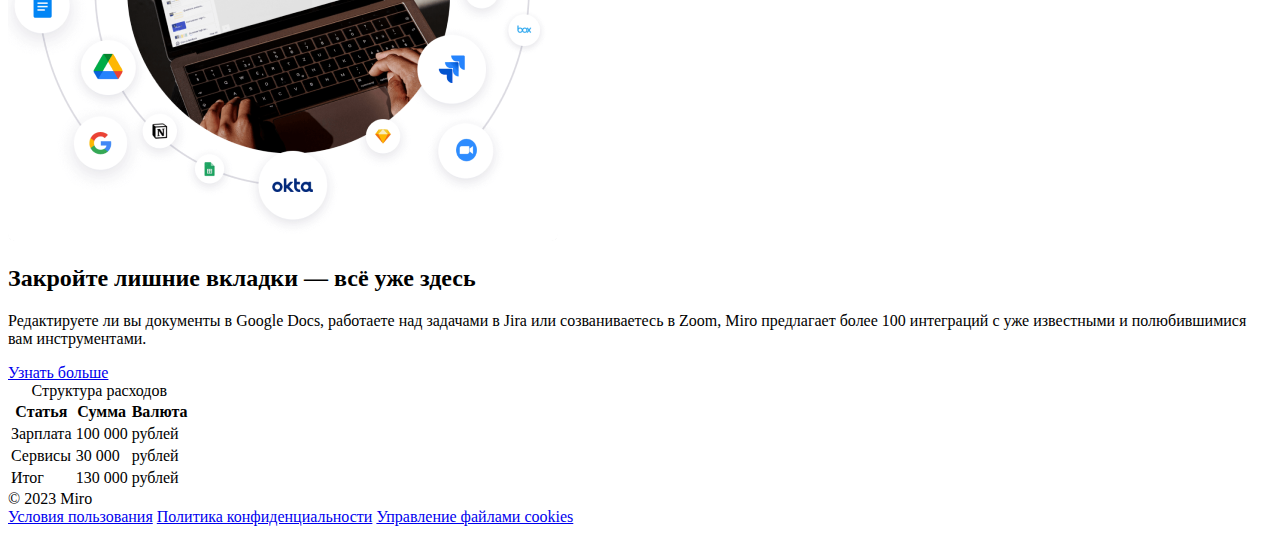
==== commit 60b919ff: "Доступность таблиц" ====
--- a/index.html
+++ b/index.html
@@ -47,6 +47,37 @@
         </p>
         <a href="#">Узнать больше</a>
       </section>
+      <section>
+        <table>
+          <caption>
+            Структура расходов
+          </caption>
+          <thead>
+            <tr>
+              <th>Статья</th>
+              <th>Сумма</th>
+              <th>Валюта</th>
+            </tr>
+          </thead>
+          <tbody>
+            <tr>
+              <td>Зарплата</td>
+              <td>100 000</td>
+              <td>рублей</td>
+            </tr>
+            <tr>
+              <td>Сервисы</td>
+              <td>30 000</td>
+              <td>рублей</td>
+            </tr>
+          </tbody>
+          <tfoot>
+            <td>Итог</td>
+            <td>130 000</td>
+            <td>рублей</td>
+          </tfoot>
+        </table>
+      </section>
     </main>
     <footer>
       <div>&#169; 2023 Miro</div>
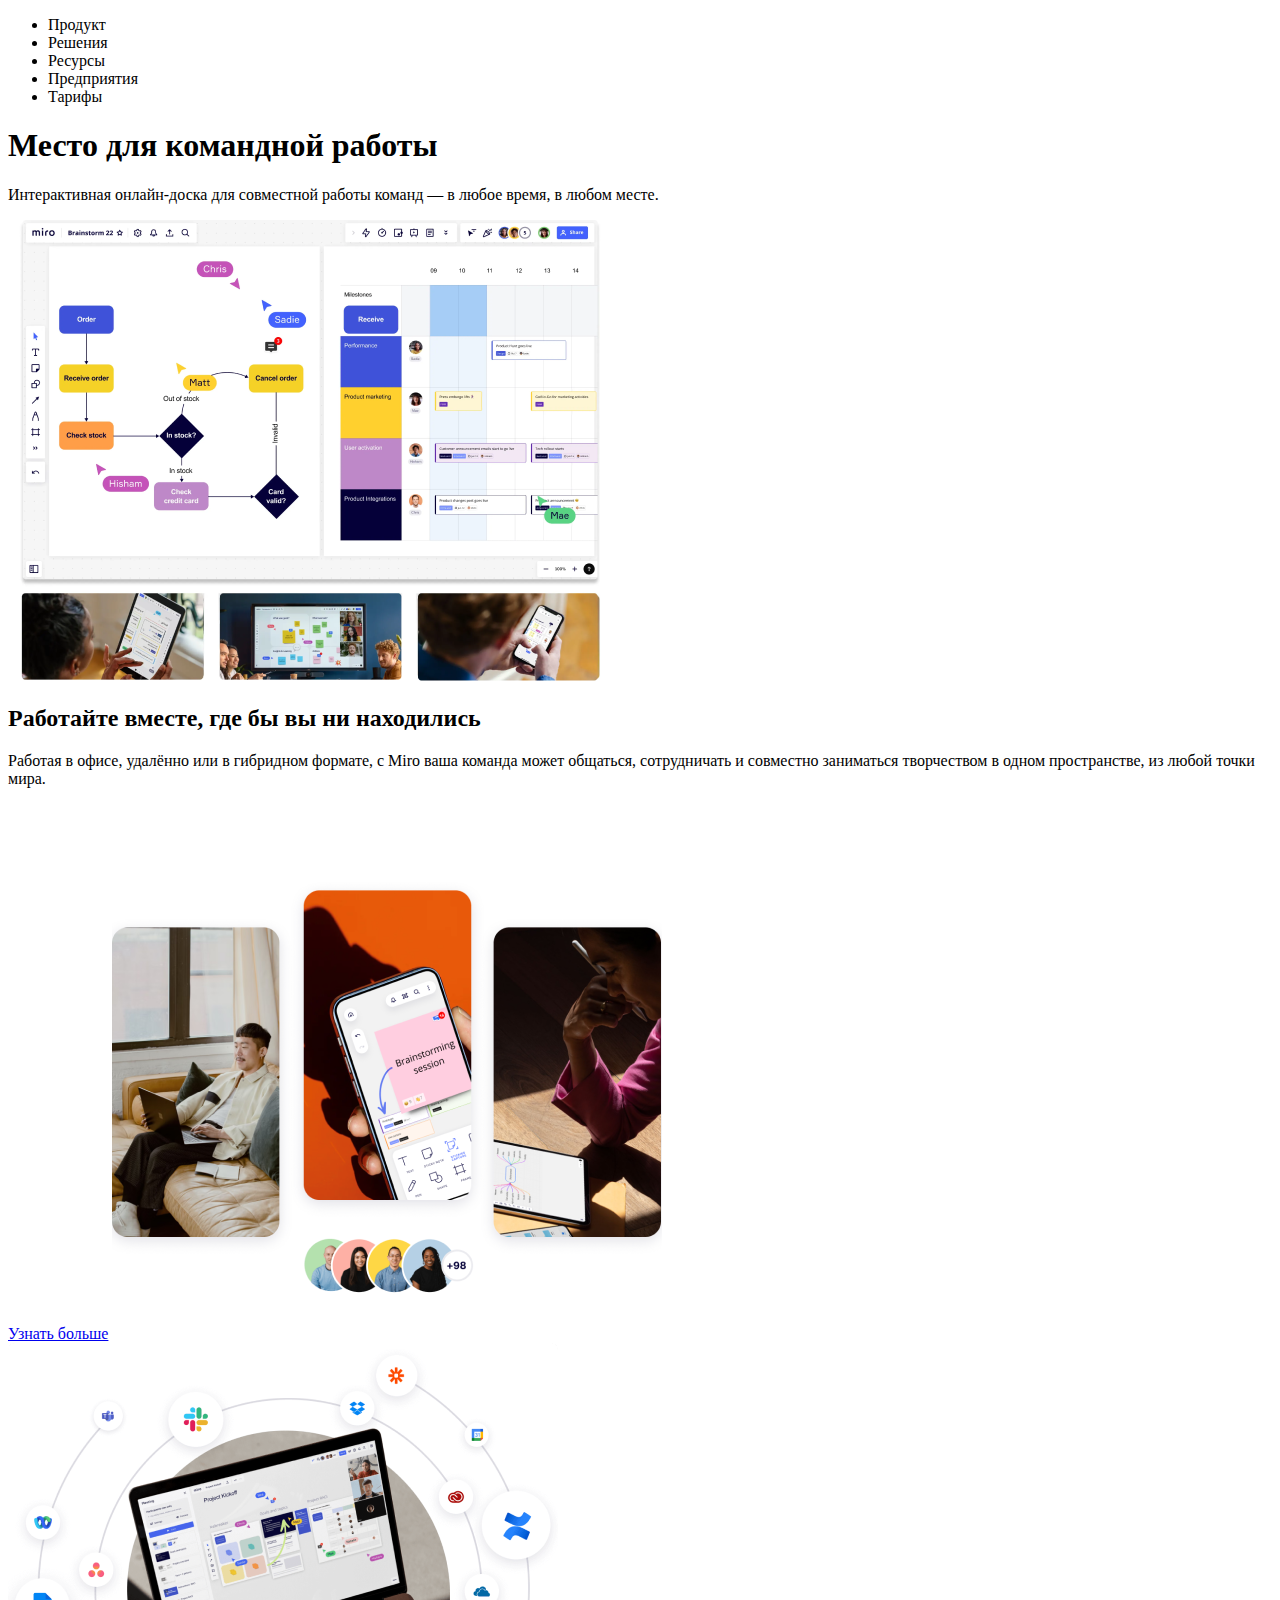
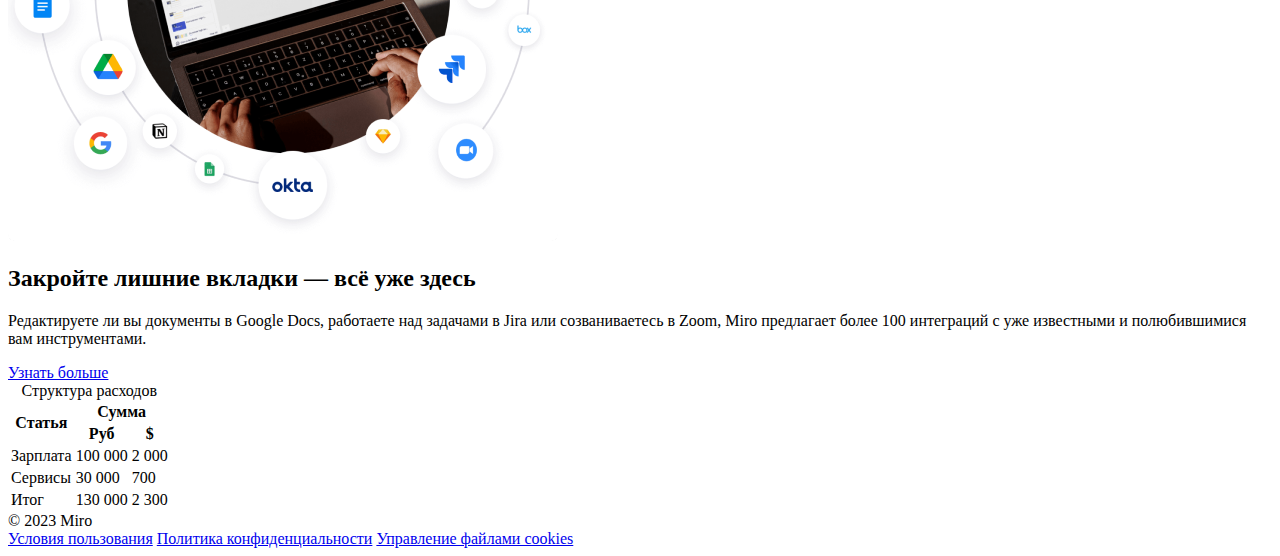
==== commit fbbd7190: "Colspan, rowspan" ====
--- a/index.html
+++ b/index.html
@@ -54,27 +54,30 @@
           </caption>
           <thead>
             <tr>
-              <th>Статья</th>
-              <th>Сумма</th>
-              <th>Валюта</th>
+              <th rowspan="2">Статья</th>
+              <th colspan="2">Сумма</th>
+            </tr>
+            <tr>
+              <th>Руб</th>
+              <th>$</th>
             </tr>
           </thead>
           <tbody>
             <tr>
               <td>Зарплата</td>
               <td>100 000</td>
-              <td>рублей</td>
+              <td>2 000</td>
             </tr>
             <tr>
               <td>Сервисы</td>
               <td>30 000</td>
-              <td>рублей</td>
+              <td>700</td>
             </tr>
           </tbody>
           <tfoot>
             <td>Итог</td>
             <td>130 000</td>
-            <td>рублей</td>
+            <td>2 300</td>
           </tfoot>
         </table>
       </section>
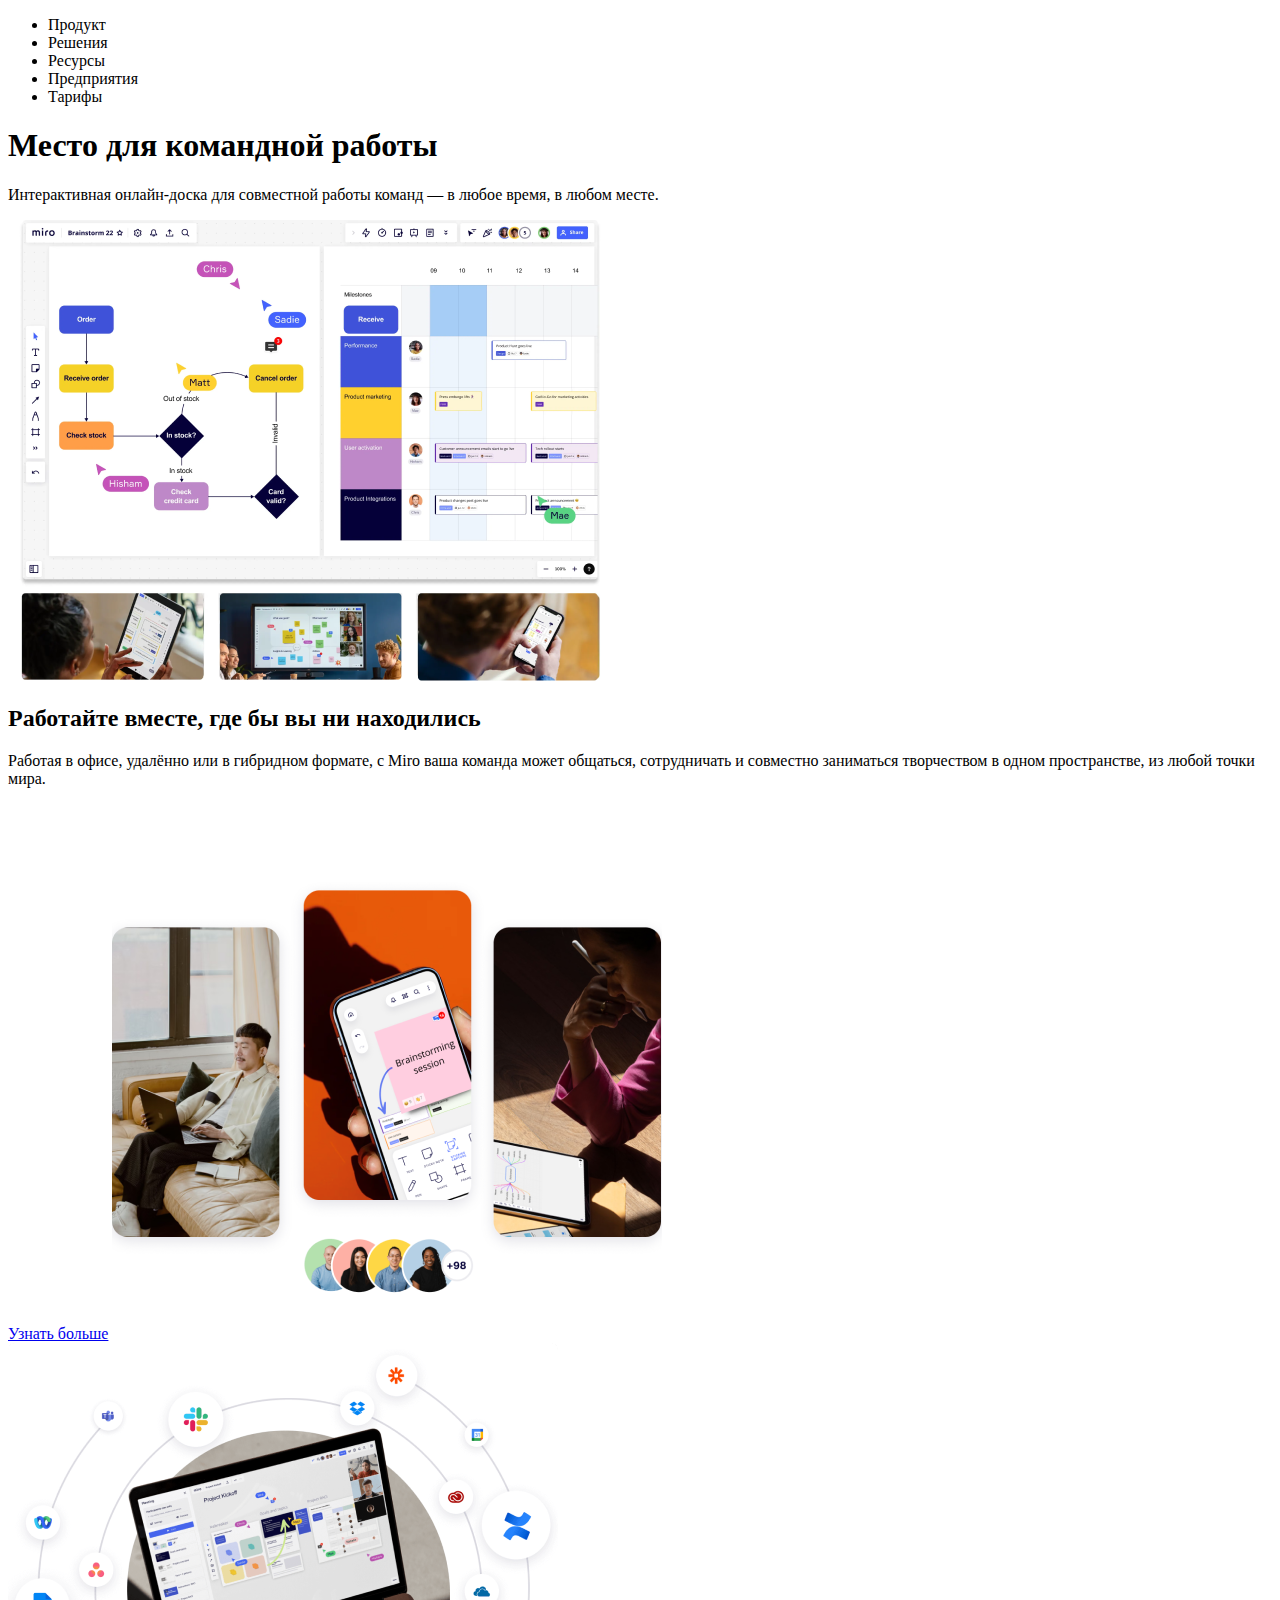
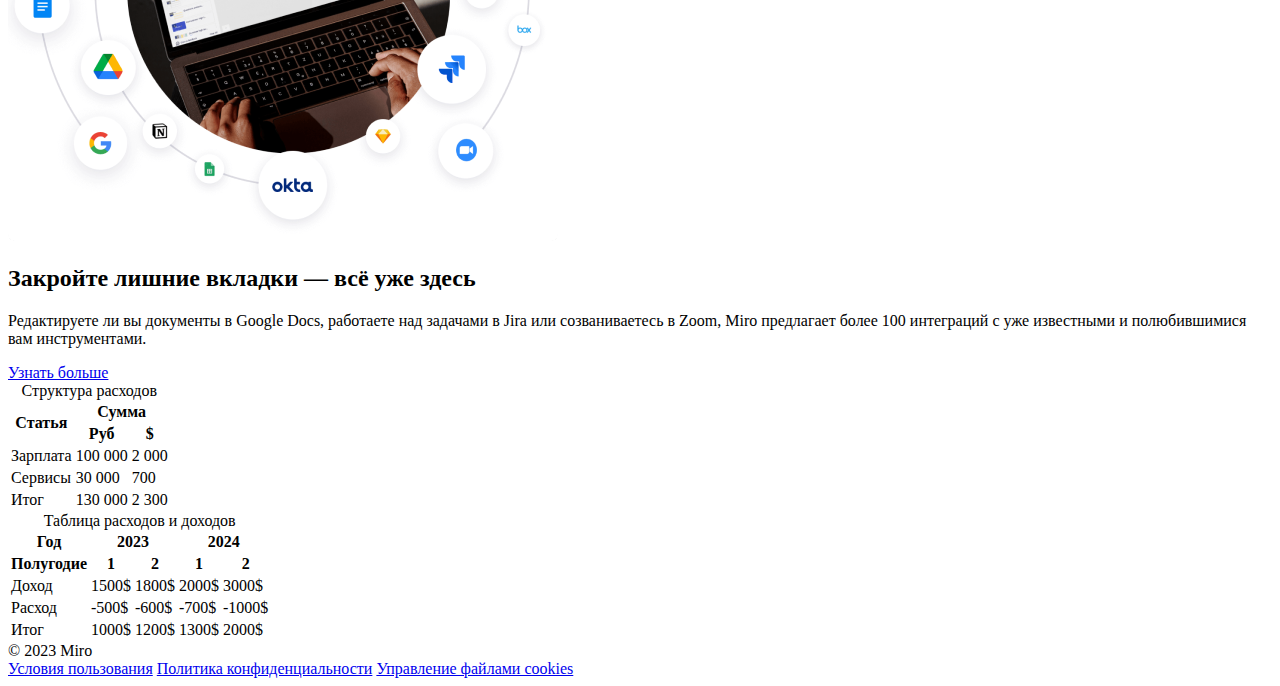
==== commit 0763b3cf: "Упражнение - Вёрстка таблицы" ====
--- a/index.html
+++ b/index.html
@@ -81,6 +81,50 @@
           </tfoot>
         </table>
       </section>
+      <section>
+        <table>
+          <caption>
+            Таблица расходов и доходов
+          </caption>
+          <thead>
+            <tr>
+              <th>Год</th>
+              <th colspan="2">2023</th>
+              <th colspan="2">2024</th>
+            </tr>
+            <tr>
+              <th>Полугодие</th>
+              <th>1</th>
+              <th>2</th>
+              <th>1</th>
+              <th>2</th>
+            </tr>
+          </thead>
+          <tbody>
+            <tr>
+              <td>Доход</td>
+              <td>1500$</td>
+              <td>1800$</td>
+              <td>2000$</td>
+              <td>3000$</td>
+            </tr>
+            <tr>
+              <td>Расход</td>
+              <td>-500$</td>
+              <td>-600$</td>
+              <td>-700$</td>
+              <td>-1000$</td>
+            </tr>
+          </tbody>
+          <tfoot>
+            <td>Итог</td>
+            <td>1000$</td>
+            <td>1200$</td>
+            <td>1300$</td>
+            <td>2000$</td>
+          </tfoot>
+        </table>
+      </section>
     </main>
     <footer>
       <div>&#169; 2023 Miro</div>
